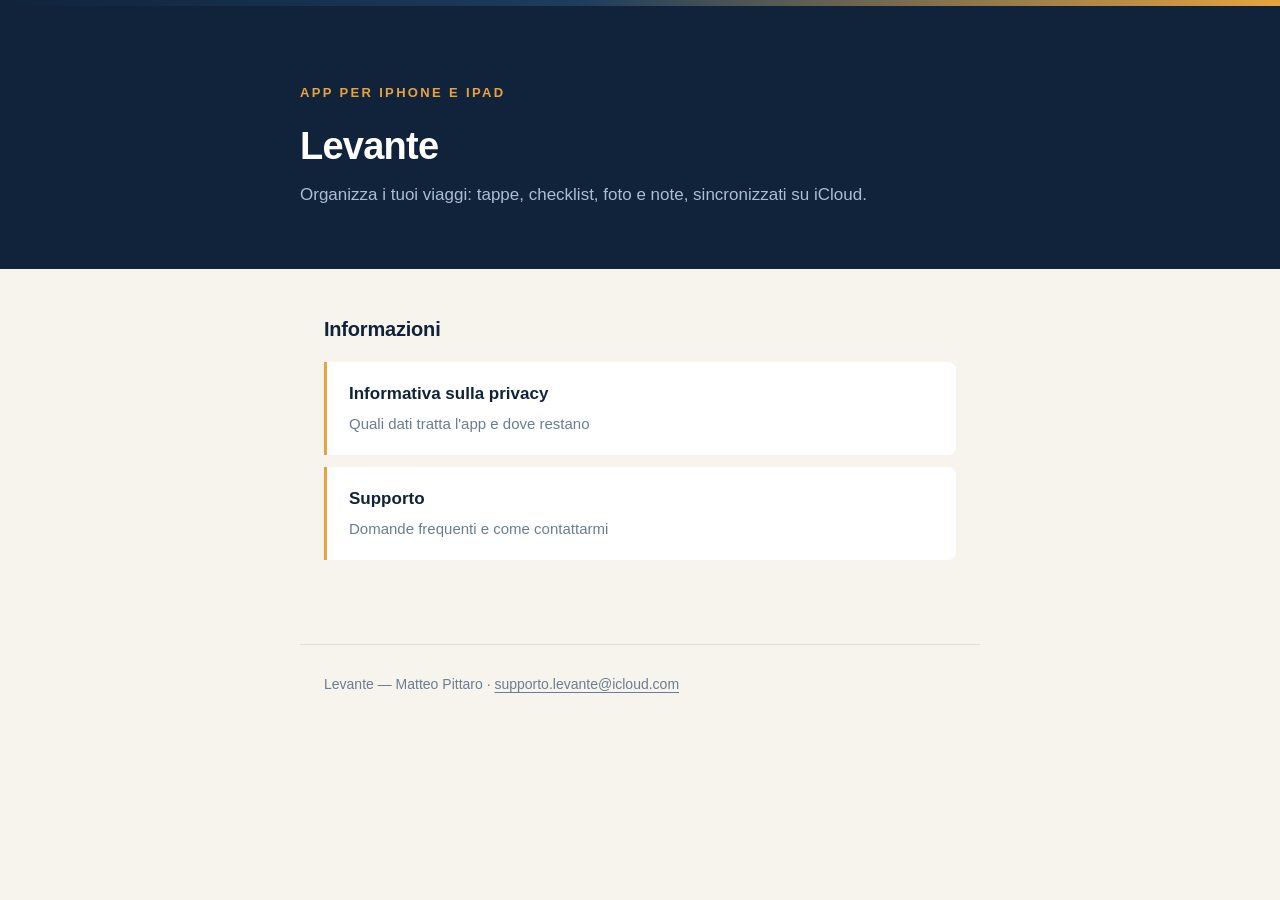
==== index.html @ d8d2da81 "Add a landing page so the site root is not a 404 GitHub Pages served the two legal pages fine but ha" ====
<!DOCTYPE html>
<html lang="it">
<head>
<meta charset="UTF-8">
<meta name="viewport" content="width=device-width, initial-scale=1">
<title>Levante</title>
<style>
  :root {
    --notte: #10233b;
    --mare: #1c3d5c;
    --alba: #e8a33d;
    --sabbia: #f7f4ee;
    --testo: #253549;
    --tenue: #6b7d92;
  }
  * { box-sizing: border-box; }
  body {
    margin: 0;
    background: var(--sabbia);
    color: var(--testo);
    font: 400 17px/1.65 -apple-system, BlinkMacSystemFont, "Segoe UI", Roboto, sans-serif;
    -webkit-font-smoothing: antialiased;
  }
  .orizzonte {
    height: 6px;
    background: linear-gradient(90deg, var(--notte), var(--mare) 45%, var(--alba));
  }
  header {
    background: var(--notte);
    color: #fff;
    padding: 72px 24px 60px;
  }
  .wrap { max-width: 680px; margin: 0 auto; }
  header .app {
    display: inline-block;
    margin-bottom: 22px;
    font-size: 13px;
    letter-spacing: 0.18em;
    text-transform: uppercase;
    color: var(--alba);
    font-weight: 600;
  }
  header h1 {
    margin: 0 0 12px;
    font-size: 38px;
    line-height: 1.15;
    font-weight: 700;
    letter-spacing: -0.02em;
  }
  header p { margin: 0; color: #a9bdd4; font-size: 17px; }
  main { padding: 44px 24px 72px; }
  h2 {
    margin: 0 0 16px;
    font-size: 20px;
    font-weight: 700;
    letter-spacing: -0.01em;
    color: var(--notte);
  }
  p { margin: 0 0 16px; }
  a { color: var(--mare); text-underline-offset: 3px; }
  a:focus-visible { outline: 2px solid var(--alba); outline-offset: 3px; border-radius: 2px; }
  .link-elenco { list-style: none; margin: 0; padding: 0; }
  .link-elenco li { margin-bottom: 12px; }
  .link-elenco a {
    display: block;
    background: #fff;
    border-left: 3px solid var(--alba);
    border-radius: 0 8px 8px 0;
    padding: 18px 22px;
    text-decoration: none;
    color: var(--notte);
    font-weight: 600;
  }
  .link-elenco a:hover { background: #fffdf8; }
  .link-elenco span {
    display: block;
    margin-top: 4px;
    font-weight: 400;
    font-size: 15px;
    color: var(--tenue);
  }
  footer {
    border-top: 1px solid #e2ddd3;
    padding: 28px 24px 56px;
    font-size: 14px;
    color: var(--tenue);
  }
  footer a { color: var(--tenue); }
  @media (max-width: 520px) {
    body { font-size: 16px; }
    header { padding: 52px 20px 44px; }
    header h1 { font-size: 30px; }
    main { padding: 32px 20px 56px; }
  }
</style>
</head>
<body>

<div class="orizzonte"></div>

<header>
  <div class="wrap">
    <span class="app">App per iPhone e iPad</span>
    <h1>Levante</h1>
    <p>Organizza i tuoi viaggi: tappe, checklist, foto e note, sincronizzati su iCloud.</p>
  </div>
</header>

<main class="wrap">

  <h2>Informazioni</h2>
  <ul class="link-elenco">
    <li>
      <a href="privacy.html">Informativa sulla privacy
        <span>Quali dati tratta l'app e dove restano</span>
      </a>
    </li>
    <li>
      <a href="supporto.html">Supporto
        <span>Domande frequenti e come contattarmi</span>
      </a>
    </li>
  </ul>

</main>

<footer class="wrap">
  <p>Levante — Matteo Pittaro · <a href="mailto:supporto.levante@icloud.com">supporto.levante@icloud.com</a></p>
</footer>

</body>
</html>
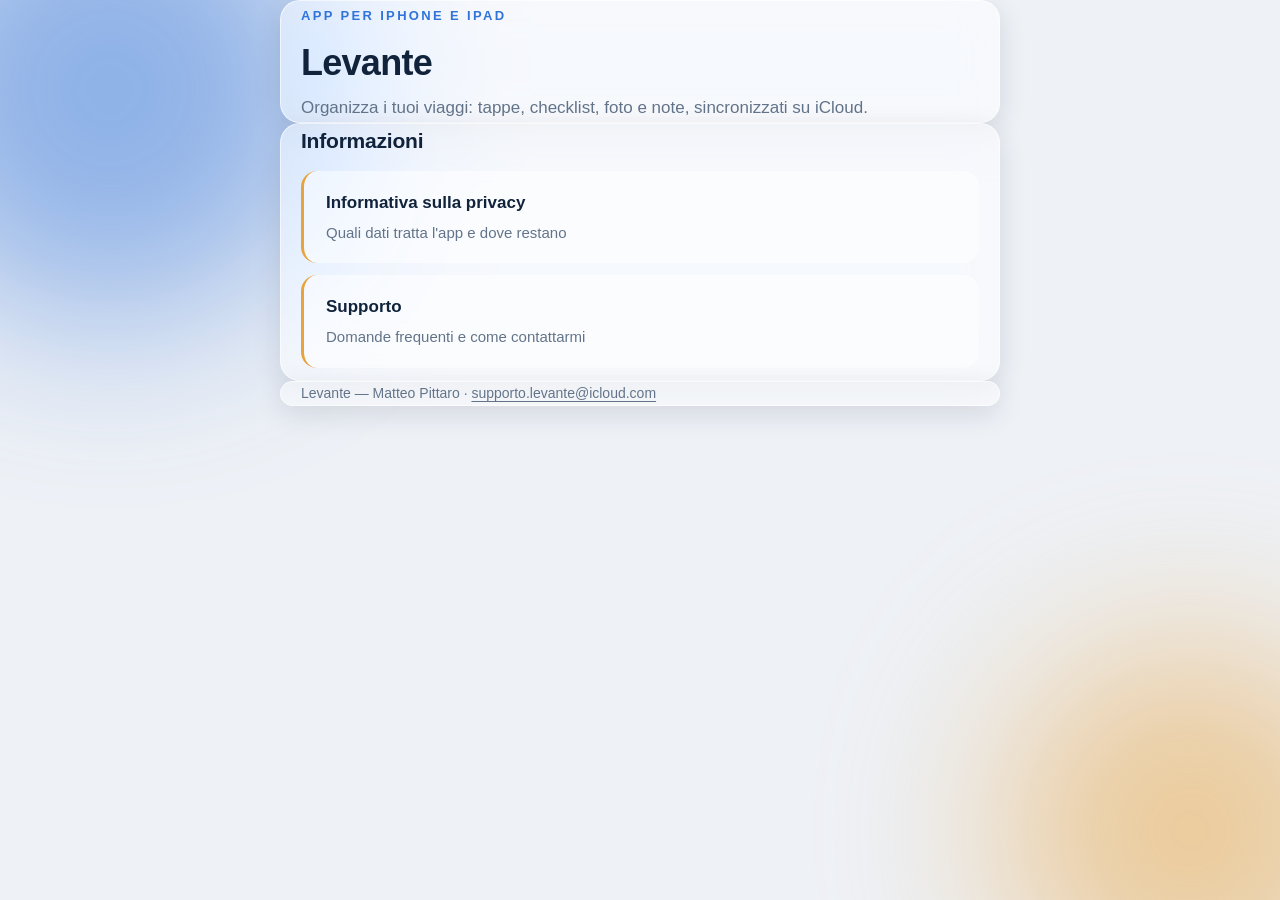
==== commit 2b3bbf21: "Stile in vetro allineato all'app, e privacy allineata al comportamento reale Le tre pagine portavano" ====
--- a/index.html
+++ b/index.html
@@ -4,109 +4,19 @@
 <meta charset="UTF-8">
 <meta name="viewport" content="width=device-width, initial-scale=1">
 <title>Levante</title>
-<style>
-  :root {
-    --notte: #10233b;
-    --mare: #1c3d5c;
-    --alba: #e8a33d;
-    --sabbia: #f7f4ee;
-    --testo: #253549;
-    --tenue: #6b7d92;
-  }
-  * { box-sizing: border-box; }
-  body {
-    margin: 0;
-    background: var(--sabbia);
-    color: var(--testo);
-    font: 400 17px/1.65 -apple-system, BlinkMacSystemFont, "Segoe UI", Roboto, sans-serif;
-    -webkit-font-smoothing: antialiased;
-  }
-  .orizzonte {
-    height: 6px;
-    background: linear-gradient(90deg, var(--notte), var(--mare) 45%, var(--alba));
-  }
-  header {
-    background: var(--notte);
-    color: #fff;
-    padding: 72px 24px 60px;
-  }
-  .wrap { max-width: 680px; margin: 0 auto; }
-  header .app {
-    display: inline-block;
-    margin-bottom: 22px;
-    font-size: 13px;
-    letter-spacing: 0.18em;
-    text-transform: uppercase;
-    color: var(--alba);
-    font-weight: 600;
-  }
-  header h1 {
-    margin: 0 0 12px;
-    font-size: 38px;
-    line-height: 1.15;
-    font-weight: 700;
-    letter-spacing: -0.02em;
-  }
-  header p { margin: 0; color: #a9bdd4; font-size: 17px; }
-  main { padding: 44px 24px 72px; }
-  h2 {
-    margin: 0 0 16px;
-    font-size: 20px;
-    font-weight: 700;
-    letter-spacing: -0.01em;
-    color: var(--notte);
-  }
-  p { margin: 0 0 16px; }
-  a { color: var(--mare); text-underline-offset: 3px; }
-  a:focus-visible { outline: 2px solid var(--alba); outline-offset: 3px; border-radius: 2px; }
-  .link-elenco { list-style: none; margin: 0; padding: 0; }
-  .link-elenco li { margin-bottom: 12px; }
-  .link-elenco a {
-    display: block;
-    background: #fff;
-    border-left: 3px solid var(--alba);
-    border-radius: 0 8px 8px 0;
-    padding: 18px 22px;
-    text-decoration: none;
-    color: var(--notte);
-    font-weight: 600;
-  }
-  .link-elenco a:hover { background: #fffdf8; }
-  .link-elenco span {
-    display: block;
-    margin-top: 4px;
-    font-weight: 400;
-    font-size: 15px;
-    color: var(--tenue);
-  }
-  footer {
-    border-top: 1px solid #e2ddd3;
-    padding: 28px 24px 56px;
-    font-size: 14px;
-    color: var(--tenue);
-  }
-  footer a { color: var(--tenue); }
-  @media (max-width: 520px) {
-    body { font-size: 16px; }
-    header { padding: 52px 20px 44px; }
-    header h1 { font-size: 30px; }
-    main { padding: 32px 20px 56px; }
-  }
-</style>
+<link rel="stylesheet" href="stile.css">
 </head>
 <body>
 
-<div class="orizzonte"></div>
-
-<header>
-  <div class="wrap">
+<header class="vetro wrap">
+  <div>
     <span class="app">App per iPhone e iPad</span>
     <h1>Levante</h1>
     <p>Organizza i tuoi viaggi: tappe, checklist, foto e note, sincronizzati su iCloud.</p>
   </div>
 </header>
 
-<main class="wrap">
+<main class="vetro wrap">
 
   <h2>Informazioni</h2>
   <ul class="link-elenco">
@@ -124,7 +34,7 @@
 
 </main>
 
-<footer class="wrap">
+<footer class="vetro wrap">
   <p>Levante — Matteo Pittaro · <a href="mailto:supporto.levante@icloud.com">supporto.levante@icloud.com</a></p>
 </footer>
 
--- a/stile.css
+++ b/stile.css
@@ -0,0 +1,189 @@
+/*
+   Stile condiviso delle tre pagine di Levante.
+
+   Prima ogni pagina portava il proprio blocco <style>, con la stessa palette
+   ricopiata tre volte: bastava correggere un colore in una sola per farle
+   divergere. Qui sta in un posto solo.
+
+   L'aspetto riprende quello dell'app: superfici di vetro traslucido, angoli da
+   20px, un filo di luce chiara sul bordo e un'ombra morbida. Perché il vetro si
+   veda come tale serve però qualcosa dietro da rifrangere — da sola,
+   `backdrop-filter` su un fondo piatto non produce alcun effetto. Da qui le due
+   macchie di colore sfocate dietro al contenuto.
+*/
+
+:root {
+  /* Stessi blu e turchese delle categorie predefinite dell'app. */
+  --mare: #3073d9;
+  --profondo: #10233b;
+  --alba: #e8a33d;
+  --testo: #1c2b3d;
+  --tenue: #63748a;
+  --fondo: #eef1f6;
+  --vetro: rgba(255, 255, 255, 0.55);
+  --vetro-bordo: rgba(255, 255, 255, 0.6);
+  --raggio: 20px;
+}
+
+* { box-sizing: border-box; }
+
+body {
+  margin: 0;
+  min-height: 100vh;
+  background: var(--fondo);
+  color: var(--testo);
+  font: 400 17px/1.65 -apple-system, BlinkMacSystemFont, "Segoe UI", Roboto, sans-serif;
+  -webkit-font-smoothing: antialiased;
+  position: relative;
+  overflow-x: hidden;
+}
+
+/* Le macchie che danno al vetro qualcosa da rifrangere. `fixed` così restano
+   ferme mentre la pagina scorre, come uno sfondo dietro un pannello. */
+body::before,
+body::after {
+  content: "";
+  position: fixed;
+  border-radius: 50%;
+  filter: blur(90px);
+  opacity: 0.5;
+  z-index: -1;
+  pointer-events: none;
+}
+body::before {
+  width: 460px; height: 460px;
+  top: -140px; left: -120px;
+  background: var(--mare);
+}
+body::after {
+  width: 380px; height: 380px;
+  bottom: -120px; right: -100px;
+  background: var(--alba);
+}
+
+.wrap { max-width: 720px; margin: 0 auto; padding: 0 20px; }
+
+/* La superficie di vetro, unica ricetta per header, card e footer. */
+.vetro {
+  background: var(--vetro);
+  backdrop-filter: blur(24px) saturate(170%);
+  -webkit-backdrop-filter: blur(24px) saturate(170%);
+  border: 1px solid var(--vetro-bordo);
+  border-radius: var(--raggio);
+  box-shadow: 0 8px 28px rgba(16, 35, 59, 0.12);
+}
+
+header {
+  margin: 40px auto 28px;
+  padding: 40px 32px 34px;
+}
+header .app {
+  display: inline-block;
+  margin-bottom: 16px;
+  font-size: 13px;
+  letter-spacing: 0.18em;
+  text-transform: uppercase;
+  color: var(--mare);
+  font-weight: 700;
+}
+header h1 {
+  margin: 0 0 10px;
+  font-size: 36px;
+  line-height: 1.15;
+  font-weight: 700;
+  letter-spacing: -0.02em;
+  color: var(--profondo);
+}
+header p { margin: 0; color: var(--tenue); }
+
+main { margin: 0 auto 40px; padding: 32px; }
+
+h2 {
+  margin: 32px 0 12px;
+  font-size: 21px;
+  font-weight: 700;
+  letter-spacing: -0.01em;
+  color: var(--profondo);
+}
+h2:first-of-type { margin-top: 0; }
+h3 { margin: 22px 0 6px; font-size: 17px; font-weight: 650; color: var(--profondo); }
+p { margin: 0 0 14px; }
+ul { margin: 0 0 16px; padding-left: 22px; }
+li { margin-bottom: 8px; }
+
+a { color: var(--mare); text-underline-offset: 3px; }
+a:focus-visible { outline: 2px solid var(--alba); outline-offset: 3px; border-radius: 4px; }
+
+/* Blocchi in evidenza: il riquadro "In breve" della privacy e quello dei
+   contatti nel supporto. Un secondo strato di vetro sopra il primo diventerebbe
+   opaco, quindi qui si usa il colore d'accento a bassa opacità e non `.vetro`. */
+.rilievo,
+.contatto {
+  margin: 0 0 26px;
+  padding: 20px 22px;
+  border-radius: 16px;
+  border-left: 3px solid var(--mare);
+  background: rgba(48, 115, 217, 0.08);
+}
+.contatto p:last-child { margin-bottom: 0; }
+.mail { font-size: 19px; font-weight: 600; }
+
+.faq h3:first-child { margin-top: 0; }
+
+.link-elenco { list-style: none; margin: 0; padding: 0; }
+.link-elenco li { margin-bottom: 12px; }
+.link-elenco a {
+  display: block;
+  padding: 18px 22px;
+  border-radius: 16px;
+  border-left: 3px solid var(--alba);
+  background: rgba(255, 255, 255, 0.5);
+  text-decoration: none;
+  color: var(--profondo);
+  font-weight: 650;
+  transition: background 0.2s ease;
+}
+.link-elenco a:hover { background: rgba(255, 255, 255, 0.8); }
+.link-elenco span {
+  display: block;
+  margin-top: 4px;
+  font-weight: 400;
+  font-size: 15px;
+  color: var(--tenue);
+}
+
+footer {
+  margin: 0 auto 48px;
+  padding: 22px 32px;
+  font-size: 14px;
+  color: var(--tenue);
+}
+footer p { margin: 0; }
+footer a { color: var(--tenue); }
+
+@media (max-width: 560px) {
+  body { font-size: 16px; }
+  header { margin-top: 24px; padding: 30px 22px 26px; }
+  header h1 { font-size: 29px; }
+  main { padding: 24px 22px; }
+  .wrap { padding: 0 14px; }
+}
+
+/* Il vetro chiaro su fondo scuro diventa una macchia lattiginosa: al buio
+   servono superfici scure e un bordo appena percettibile. */
+@media (prefers-color-scheme: dark) {
+  :root {
+    --testo: #e6ecf5;
+    --tenue: #9fb0c4;
+    --fondo: #0d1725;
+    --profondo: #f2f6fb;
+    --mare: #6ea8ff;
+    --vetro: rgba(28, 43, 64, 0.55);
+    --vetro-bordo: rgba(255, 255, 255, 0.12);
+  }
+  .vetro { box-shadow: 0 8px 28px rgba(0, 0, 0, 0.4); }
+  .rilievo,
+  .contatto { background: rgba(110, 168, 255, 0.12); }
+  .link-elenco a { background: rgba(255, 255, 255, 0.06); }
+  .link-elenco a:hover { background: rgba(255, 255, 255, 0.12); }
+}
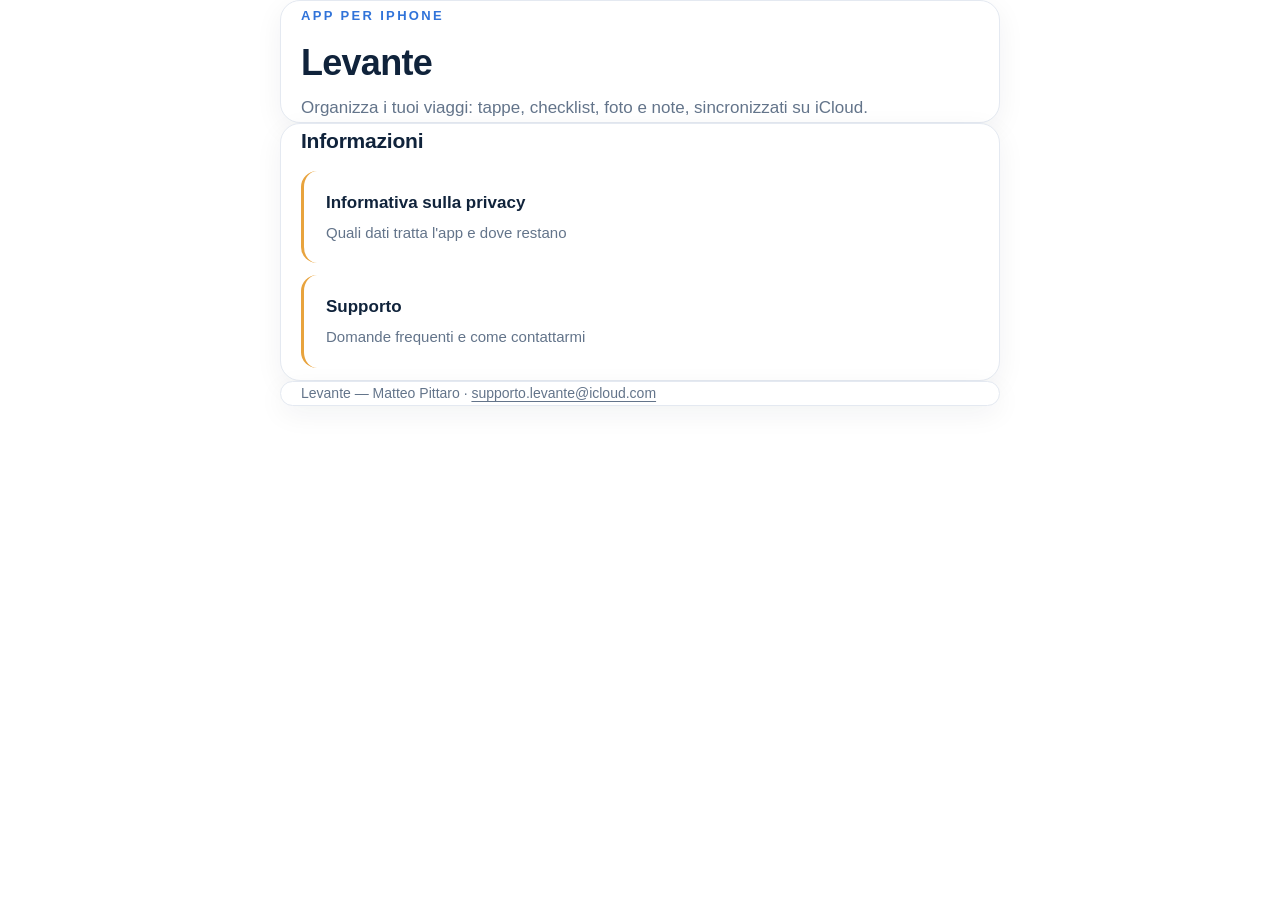
==== commit 44dce9ec: "Solo iPhone, non più iPhone e iPad — tre punti corretti Cambia: l'occhiello in cima ("App per iPhone" ====
--- a/index.html
+++ b/index.html
@@ -4,13 +4,15 @@
 <meta charset="UTF-8">
 <meta name="viewport" content="width=device-width, initial-scale=1">
 <title>Levante</title>
+<link rel="icon" href="icona.png">
+<link rel="apple-touch-icon" href="icona.png">
 <link rel="stylesheet" href="stile.css">
 </head>
 <body>
 
 <header class="vetro wrap">
   <div>
-    <span class="app">App per iPhone e iPad</span>
+    <span class="app">App per iPhone</span>
     <h1>Levante</h1>
     <p>Organizza i tuoi viaggi: tappe, checklist, foto e note, sincronizzati su iCloud.</p>
   </div>
--- a/stile.css
+++ b/stile.css
@@ -5,11 +5,13 @@
    ricopiata tre volte: bastava correggere un colore in una sola per farle
    divergere. Qui sta in un posto solo.
 
-   L'aspetto riprende quello dell'app: superfici di vetro traslucido, angoli da
-   20px, un filo di luce chiara sul bordo e un'ombra morbida. Perché il vetro si
-   veda come tale serve però qualcosa dietro da rifrangere — da sola,
-   `backdrop-filter` su un fondo piatto non produce alcun effetto. Da qui le due
-   macchie di colore sfocate dietro al contenuto.
+   Pagina bianca, non vetro — 24/08/2026, richiesta del committente: il vetro
+   dell'app (con le macchie di colore sfocate dietro, necessarie perché
+   `backdrop-filter` da solo su un fondo piatto non fa nulla) qui distraeva da
+   testi che sono soprattutto legali/di supporto, fatti per essere letti in
+   fretta e con contrasto alto, non ammirati. Restano raggio, ombra morbida e
+   accento sul bordo: l'unica cosa che cambia è la superficie, opaca invece di
+   traslucida.
 */
 
 :root {
@@ -19,9 +21,9 @@
   --alba: #e8a33d;
   --testo: #1c2b3d;
   --tenue: #63748a;
-  --fondo: #eef1f6;
-  --vetro: rgba(255, 255, 255, 0.55);
-  --vetro-bordo: rgba(255, 255, 255, 0.6);
+  --fondo: #ffffff;
+  --vetro: #ffffff;
+  --vetro-bordo: #e4e9f1;
   --raggio: 20px;
 }
 
@@ -34,48 +36,21 @@
   color: var(--testo);
   font: 400 17px/1.65 -apple-system, BlinkMacSystemFont, "Segoe UI", Roboto, sans-serif;
   -webkit-font-smoothing: antialiased;
-  position: relative;
-  overflow-x: hidden;
-}
-
-/* Le macchie che danno al vetro qualcosa da rifrangere. `fixed` così restano
-   ferme mentre la pagina scorre, come uno sfondo dietro un pannello. */
-body::before,
-body::after {
-  content: "";
-  position: fixed;
-  border-radius: 50%;
-  filter: blur(90px);
-  opacity: 0.5;
-  z-index: -1;
-  pointer-events: none;
-}
-body::before {
-  width: 460px; height: 460px;
-  top: -140px; left: -120px;
-  background: var(--mare);
-}
-body::after {
-  width: 380px; height: 380px;
-  bottom: -120px; right: -100px;
-  background: var(--alba);
 }
 
 .wrap { max-width: 720px; margin: 0 auto; padding: 0 20px; }
 
-/* La superficie di vetro, unica ricetta per header, card e footer. */
+/* La superficie delle sezioni: bianca e opaca, non più vetro. */
 .vetro {
   background: var(--vetro);
-  backdrop-filter: blur(24px) saturate(170%);
-  -webkit-backdrop-filter: blur(24px) saturate(170%);
   border: 1px solid var(--vetro-bordo);
   border-radius: var(--raggio);
-  box-shadow: 0 8px 28px rgba(16, 35, 59, 0.12);
+  box-shadow: 0 8px 28px rgba(16, 35, 59, 0.06);
 }
 
 header {
-  margin: 40px auto 28px;
-  padding: 40px 32px 34px;
+  margin: 24px auto 28px;
+  padding: 28px 32px 30px;
 }
 header .app {
   display: inline-block;
@@ -168,22 +143,3 @@
   main { padding: 24px 22px; }
   .wrap { padding: 0 14px; }
 }
-
-/* Il vetro chiaro su fondo scuro diventa una macchia lattiginosa: al buio
-   servono superfici scure e un bordo appena percettibile. */
-@media (prefers-color-scheme: dark) {
-  :root {
-    --testo: #e6ecf5;
-    --tenue: #9fb0c4;
-    --fondo: #0d1725;
-    --profondo: #f2f6fb;
-    --mare: #6ea8ff;
-    --vetro: rgba(28, 43, 64, 0.55);
-    --vetro-bordo: rgba(255, 255, 255, 0.12);
-  }
-  .vetro { box-shadow: 0 8px 28px rgba(0, 0, 0, 0.4); }
-  .rilievo,
-  .contatto { background: rgba(110, 168, 255, 0.12); }
-  .link-elenco a { background: rgba(255, 255, 255, 0.06); }
-  .link-elenco a:hover { background: rgba(255, 255, 255, 0.12); }
-}
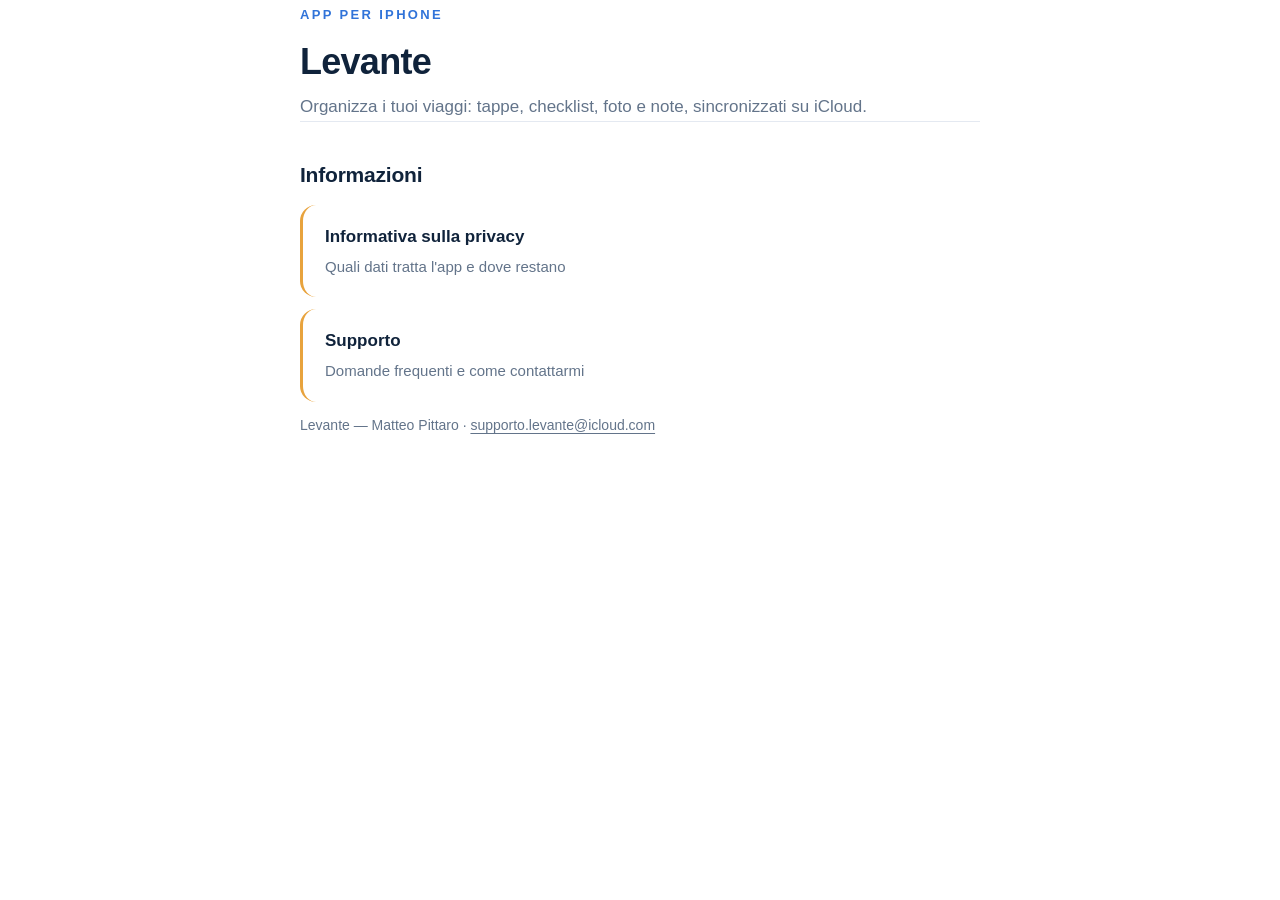
==== commit ed5a45a7: "Tolti i riquadri impilati e la barra nera in cima Cambia: header e contenuto non sono più due casell" ====
--- a/index.html
+++ b/index.html
@@ -4,6 +4,7 @@
 <meta charset="UTF-8">
 <meta name="viewport" content="width=device-width, initial-scale=1">
 <title>Levante</title>
+<meta name="theme-color" content="#ffffff">
 <link rel="icon" href="icona.png">
 <link rel="apple-touch-icon" href="icona.png">
 <link rel="stylesheet" href="stile.css">
--- a/stile.css
+++ b/stile.css
@@ -9,9 +9,15 @@
    dell'app (con le macchie di colore sfocate dietro, necessarie perché
    `backdrop-filter` da solo su un fondo piatto non fa nulla) qui distraeva da
    testi che sono soprattutto legali/di supporto, fatti per essere letti in
-   fretta e con contrasto alto, non ammirati. Restano raggio, ombra morbida e
-   accento sul bordo: l'unica cosa che cambia è la superficie, opaca invece di
-   traslucida.
+   fretta e con contrasto alto, non ammirati.
+
+   Niente più riquadri bordati neanche per intestazione e contenuto — stesso
+   giorno, stesso verbale ("è affollato"): su un fondo già bianco un bordo
+   bianco sopra non separa nulla, due caselle uguali impilate leggono come
+   disordine. Resta un unico filo chiaro fra intestazione e contenuto, e uno
+   sopra al footer: lo spazio, non il bordo, fa il lavoro di separare. Il
+   colore resta solo dove ha un vero motivo per esserci — il riquadro
+   "In breve", i link della home, i contatti del supporto.
 */
 
 :root {
@@ -40,17 +46,16 @@
 
 .wrap { max-width: 720px; margin: 0 auto; padding: 0 20px; }
 
-/* La superficie delle sezioni: bianca e opaca, non più vetro. */
-.vetro {
-  background: var(--vetro);
-  border: 1px solid var(--vetro-bordo);
-  border-radius: var(--raggio);
-  box-shadow: 0 8px 28px rgba(16, 35, 59, 0.06);
-}
+/* Niente più riquadro: su una pagina già bianca, un secondo bordo bianco
+   sopra non separa niente — due caselle uguali una sopra l'altra leggono
+   come affollamento, non come struttura. La classe resta sull'HTML (così
+   non serve toccarlo) ma non disegna più nulla: lo spazio fa il lavoro che
+   prima faceva il bordo. */
+.vetro { background: none; border: none; box-shadow: none; }
 
 header {
-  margin: 24px auto 28px;
-  padding: 28px 32px 30px;
+  margin: 44px auto 8px;
+  padding: 0 32px;
 }
 header .app {
   display: inline-block;
@@ -72,6 +77,15 @@
 header p { margin: 0; color: var(--tenue); }
 
 main { margin: 0 auto 40px; padding: 32px; }
+main::before {
+  /* Il filo che segna dove finisce l'intestazione e comincia il contenuto —
+     l'unica linea della pagina, al posto di due riquadri bordati. */
+  content: "";
+  display: block;
+  height: 1px;
+  background: var(--vetro-bordo);
+  margin: 0 0 36px;
+}
 
 h2 {
   margin: 32px 0 12px;
@@ -129,7 +143,8 @@
 
 footer {
   margin: 0 auto 48px;
-  padding: 22px 32px;
+  padding: 28px 32px 0;
+  border-top: 1px solid var(--vetro-bordo);
   font-size: 14px;
   color: var(--tenue);
 }
@@ -138,7 +153,7 @@
 
 @media (max-width: 560px) {
   body { font-size: 16px; }
-  header { margin-top: 24px; padding: 30px 22px 26px; }
+  header { margin-top: 28px; padding: 0 22px; }
   header h1 { font-size: 29px; }
   main { padding: 24px 22px; }
   .wrap { padding: 0 14px; }
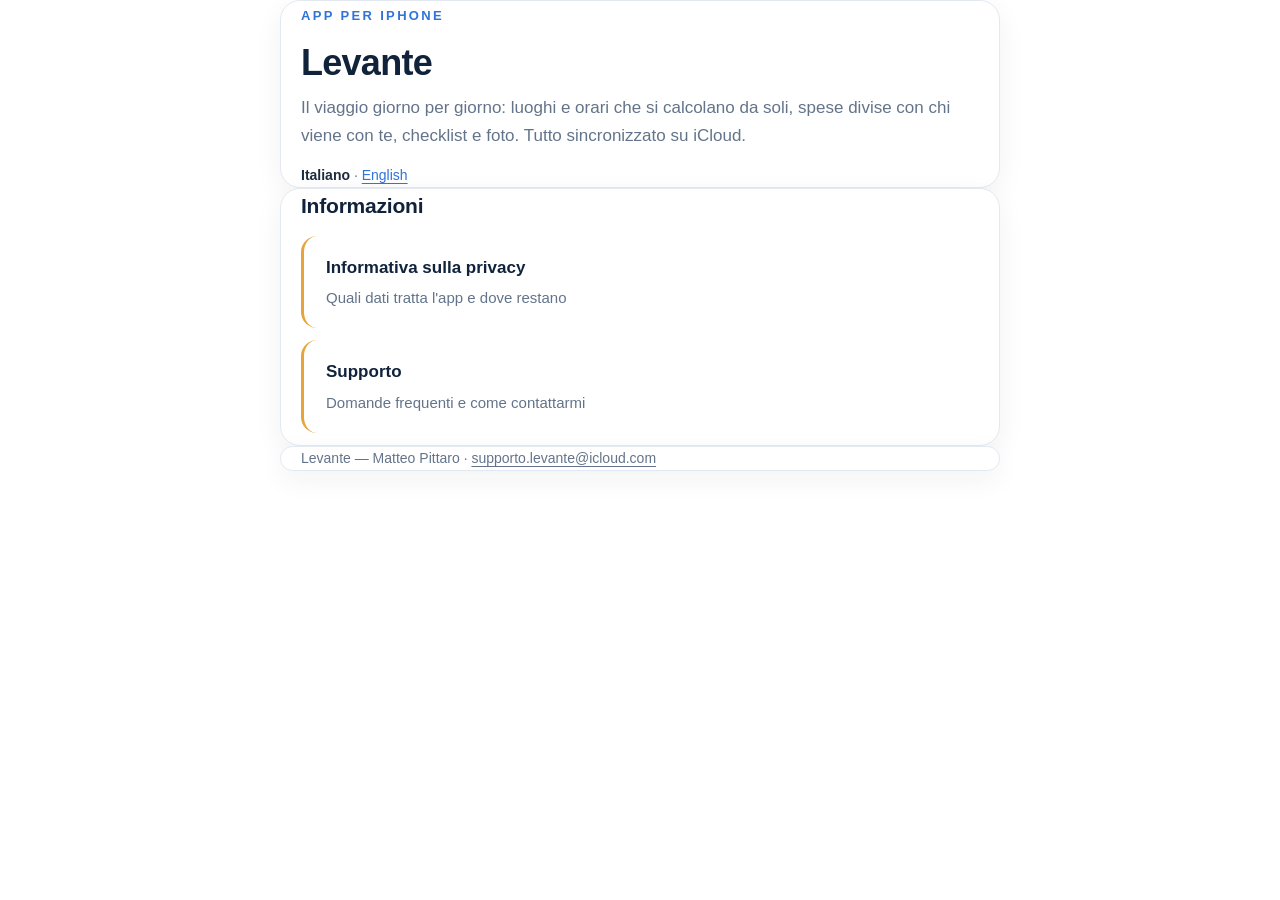
==== commit 38e6555f: "Il sito in inglese, e le domande che mancavano Rilette per intero anche le altre due pagine, come la" ====
--- a/index.html
+++ b/index.html
@@ -15,7 +15,8 @@
   <div>
     <span class="app">App per iPhone</span>
     <h1>Levante</h1>
-    <p>Organizza i tuoi viaggi: tappe, checklist, foto e note, sincronizzati su iCloud.</p>
+    <p>Il viaggio giorno per giorno: luoghi e orari che si calcolano da soli, spese divise con chi viene con te, checklist e foto. Tutto sincronizzato su iCloud.</p>
+    <p class="lingue"><strong>Italiano</strong> · <a href="en/index.html">English</a></p>
   </div>
 </header>
 
--- a/stile.css
+++ b/stile.css
@@ -9,15 +9,11 @@
    dell'app (con le macchie di colore sfocate dietro, necessarie perché
    `backdrop-filter` da solo su un fondo piatto non fa nulla) qui distraeva da
    testi che sono soprattutto legali/di supporto, fatti per essere letti in
-   fretta e con contrasto alto, non ammirati.
-
-   Niente più riquadri bordati neanche per intestazione e contenuto — stesso
-   giorno, stesso verbale ("è affollato"): su un fondo già bianco un bordo
-   bianco sopra non separa nulla, due caselle uguali impilate leggono come
-   disordine. Resta un unico filo chiaro fra intestazione e contenuto, e uno
-   sopra al footer: lo spazio, non il bordo, fa il lavoro di separare. Il
-   colore resta solo dove ha un vero motivo per esserci — il riquadro
-   "In breve", i link della home, i contatti del supporto.
+   fretta e con contrasto alto, non ammirati. Restano i riquadri (bordo,
+   ombra morbida, raggio) — è la superficie a essere opaca invece che
+   traslucida, non la struttura a sparire. Un tentativo di togliere anche i
+   riquadri, lo stesso giorno, è stato scartato ("è brutta"): più spazio fra
+   intestazione e contenuto bastava, non serviva cambiare tutto.
 */
 
 :root {
@@ -46,16 +42,17 @@
 
 .wrap { max-width: 720px; margin: 0 auto; padding: 0 20px; }
 
-/* Niente più riquadro: su una pagina già bianca, un secondo bordo bianco
-   sopra non separa niente — due caselle uguali una sopra l'altra leggono
-   come affollamento, non come struttura. La classe resta sull'HTML (così
-   non serve toccarlo) ma non disegna più nulla: lo spazio fa il lavoro che
-   prima faceva il bordo. */
-.vetro { background: none; border: none; box-shadow: none; }
+/* La superficie delle sezioni: bianca e opaca, non più vetro. */
+.vetro {
+  background: var(--vetro);
+  border: 1px solid var(--vetro-bordo);
+  border-radius: var(--raggio);
+  box-shadow: 0 8px 28px rgba(16, 35, 59, 0.06);
+}
 
 header {
-  margin: 44px auto 8px;
-  padding: 0 32px;
+  margin: 24px auto 40px;
+  padding: 28px 32px 30px;
 }
 header .app {
   display: inline-block;
@@ -77,15 +74,6 @@
 header p { margin: 0; color: var(--tenue); }
 
 main { margin: 0 auto 40px; padding: 32px; }
-main::before {
-  /* Il filo che segna dove finisce l'intestazione e comincia il contenuto —
-     l'unica linea della pagina, al posto di due riquadri bordati. */
-  content: "";
-  display: block;
-  height: 1px;
-  background: var(--vetro-bordo);
-  margin: 0 0 36px;
-}
 
 h2 {
   margin: 32px 0 12px;
@@ -143,8 +131,7 @@
 
 footer {
   margin: 0 auto 48px;
-  padding: 28px 32px 0;
-  border-top: 1px solid var(--vetro-bordo);
+  padding: 22px 32px;
   font-size: 14px;
   color: var(--tenue);
 }
@@ -153,8 +140,17 @@
 
 @media (max-width: 560px) {
   body { font-size: 16px; }
-  header { margin-top: 28px; padding: 0 22px; }
+  header { margin-top: 24px; padding: 30px 22px 26px; }
   header h1 { font-size: 29px; }
   main { padding: 24px 22px; }
   .wrap { padding: 0 14px; }
 }
+
+/* Il selettore di lingua, sotto l'intestazione — 17/09/2026: due parole e non una bandiera, che
+   direbbe il paese invece della lingua (e l'inglese non è di un paese solo). */
+.lingue {
+  margin-top: 14px;
+  font-size: 14px;
+  color: var(--tenue);
+}
+.lingue strong { color: var(--testo); }
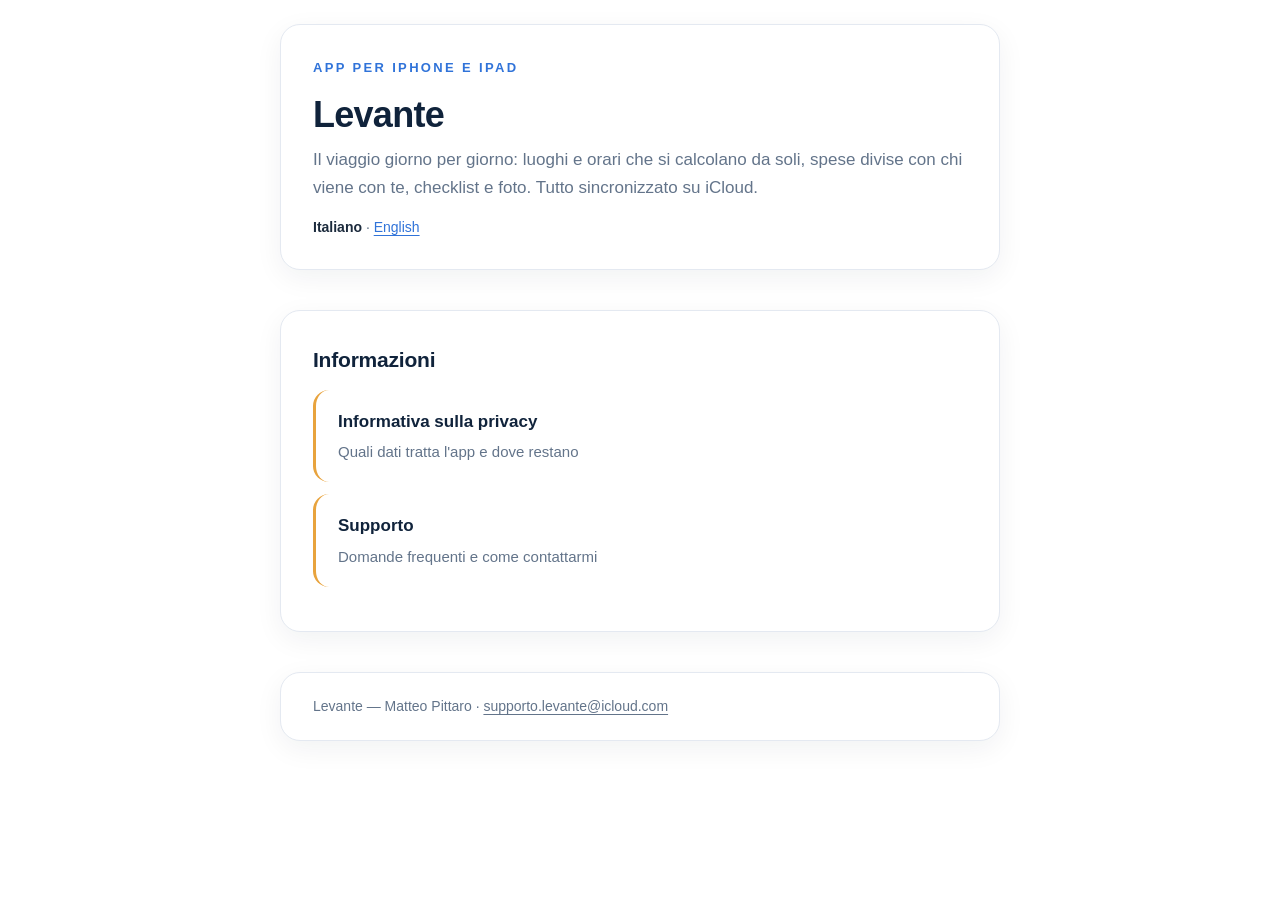
==== commit 5bfb6947: "Il sito dice iPhone e iPad L'app ora gira anche su iPad (pannello sopra la mappa): «App per iPhone»," ====
--- a/index.html
+++ b/index.html
@@ -13,7 +13,7 @@
 
 <header class="vetro wrap">
   <div>
-    <span class="app">App per iPhone</span>
+    <span class="app">App per iPhone e iPad</span>
     <h1>Levante</h1>
     <p>Il viaggio giorno per giorno: luoghi e orari che si calcolano da soli, spese divise con chi viene con te, checklist e foto. Tutto sincronizzato su iCloud.</p>
     <p class="lingue"><strong>Italiano</strong> · <a href="en/index.html">English</a></p>
--- a/stile.css
+++ b/stile.css
@@ -50,7 +50,9 @@
   box-shadow: 0 8px 28px rgba(16, 35, 59, 0.06);
 }
 
-header {
+/* `header.wrap`, non `header`: le sezioni hanno anche la classe `.wrap`, che come classe pesa
+   più di un elemento e ne azzerava spazi interni e margini verticali (3/10/2026). */
+header.wrap {
   margin: 24px auto 40px;
   padding: 28px 32px 30px;
 }
@@ -73,7 +75,7 @@
 }
 header p { margin: 0; color: var(--tenue); }
 
-main { margin: 0 auto 40px; padding: 32px; }
+main.wrap { margin: 0 auto 40px; padding: 32px; }
 
 h2 {
   margin: 32px 0 12px;
@@ -129,7 +131,7 @@
   color: var(--tenue);
 }
 
-footer {
+footer.wrap {
   margin: 0 auto 48px;
   padding: 22px 32px;
   font-size: 14px;
@@ -140,9 +142,9 @@
 
 @media (max-width: 560px) {
   body { font-size: 16px; }
-  header { margin-top: 24px; padding: 30px 22px 26px; }
+  header.wrap { margin-top: 24px; padding: 30px 22px 26px; }
   header h1 { font-size: 29px; }
-  main { padding: 24px 22px; }
+  main.wrap { padding: 24px 22px; }
   .wrap { padding: 0 14px; }
 }
 
